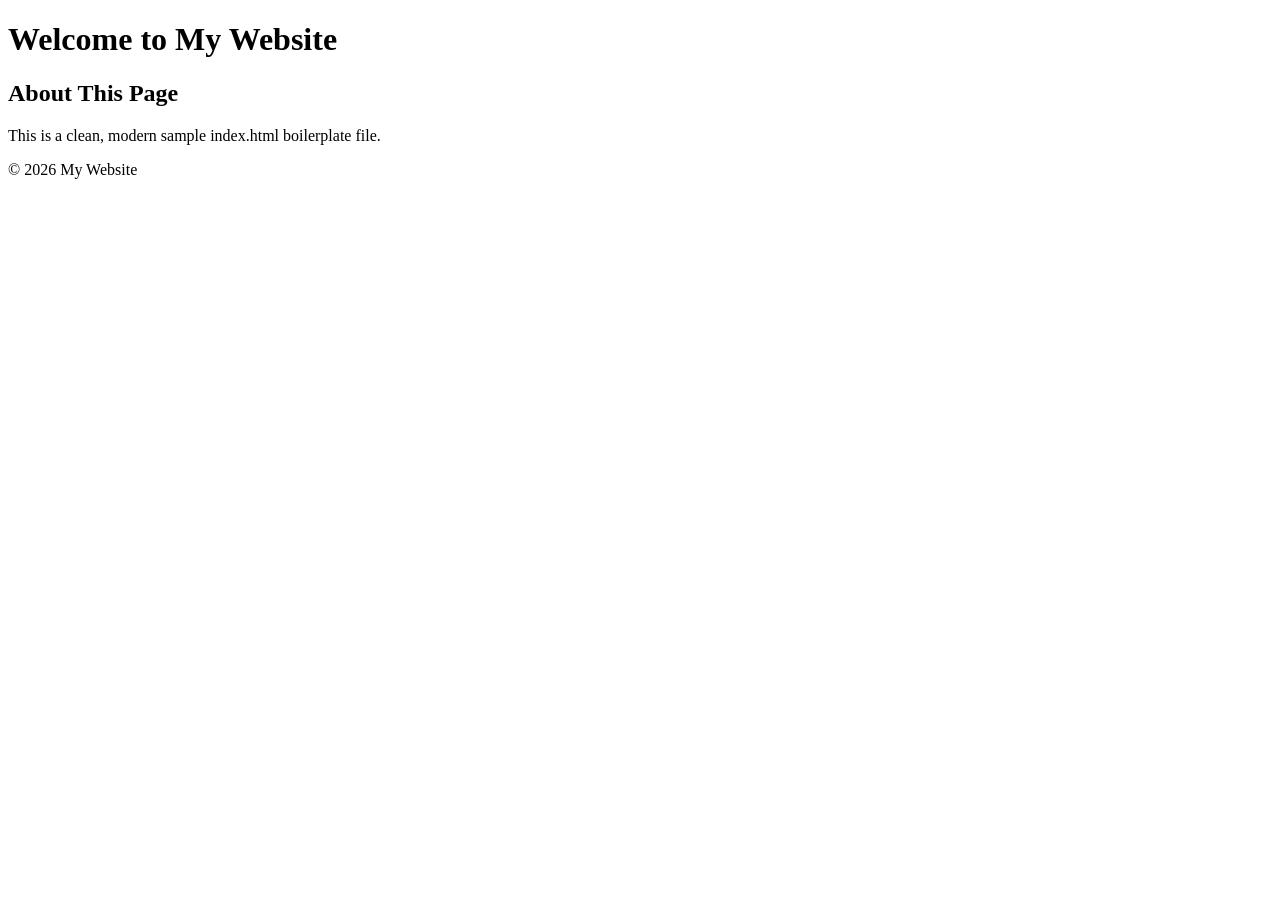
==== index.html @ f332b19b "Add files via upload" ====
<!DOCTYPE html>
<html lang="en">
<head>
    <meta charset="UTF-8">
    <meta name="viewport" content="width=device-width, initial-scale=1.0">
    <title>My First Webpage</title>
    <!-- Link your external CSS stylesheet here -->
    <link rel="stylesheet" href="style.css">
</head>
<body>

    <header>
        <h1>Welcome to My Website</h1>
    </header>

    <main>
        <section>
            <h2>About This Page</h2>
            <p>This is a clean, modern sample index.html boilerplate file.</p>
        </section>
    </main>

    <footer>
        <p>&copy; 2026 My Website</p>
    </footer>

    <!-- Link your external JavaScript file here -->
    <script src="script.js"></script>
</body>
</html>
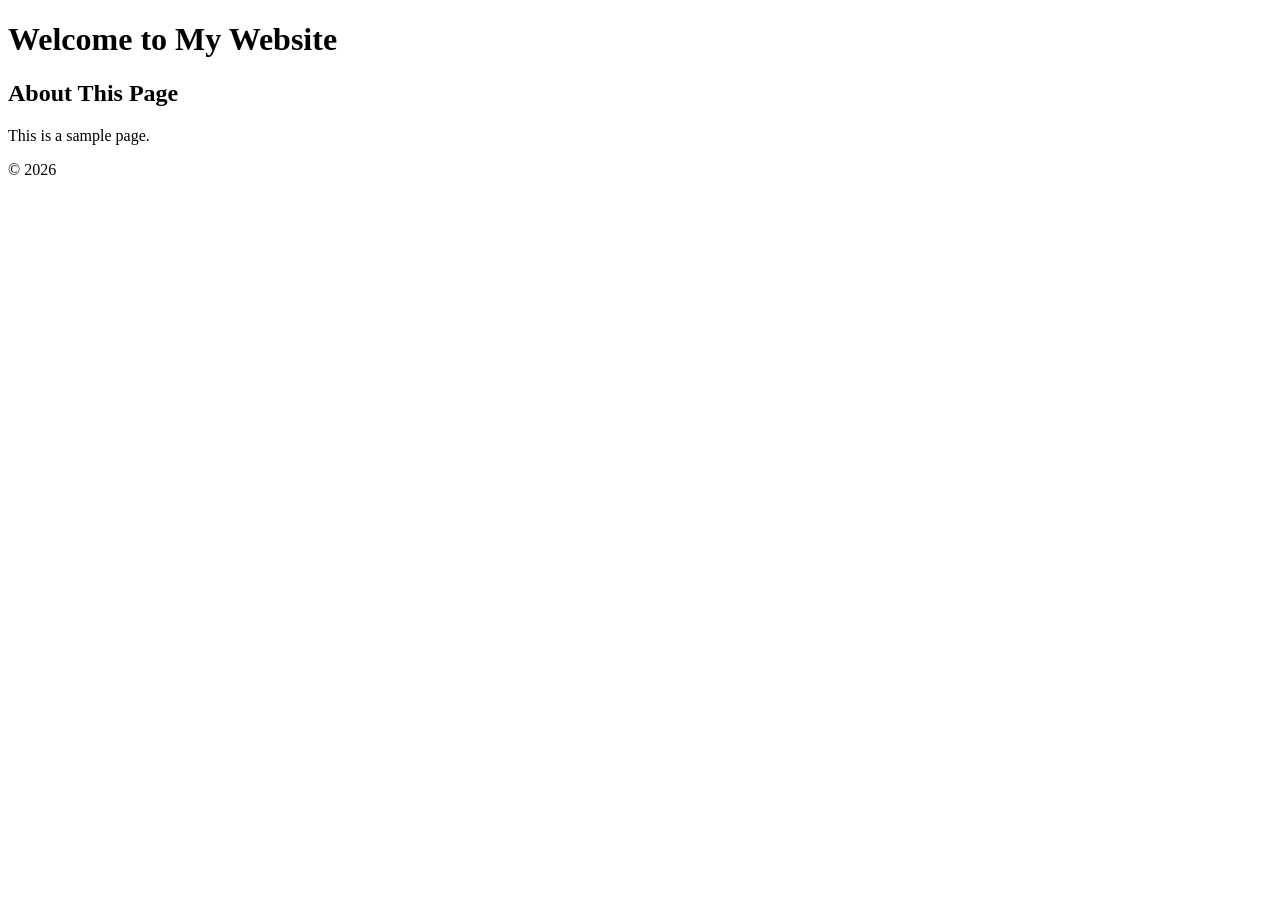
==== commit 1c6aa2a1: "Update index.html" ====
--- a/index.html
+++ b/index.html
@@ -3,8 +3,8 @@
 <head>
     <meta charset="UTF-8">
     <meta name="viewport" content="width=device-width, initial-scale=1.0">
-    <title>My First Webpage</title>
-    <!-- Link your external CSS stylesheet here -->
+    <title>My Webpage</title>
+    
     <link rel="stylesheet" href="style.css">
 </head>
 <body>
@@ -16,15 +16,15 @@
     <main>
         <section>
             <h2>About This Page</h2>
-            <p>This is a clean, modern sample index.html boilerplate file.</p>
+            <p>This is a sample page.</p>
         </section>
     </main>
 
     <footer>
-        <p>&copy; 2026 My Website</p>
+        <p>&copy; 2026 </p>
     </footer>
 
-    <!-- Link your external JavaScript file here -->
-    <script src="script.js"></script>
+
+
 </body>
 </html>
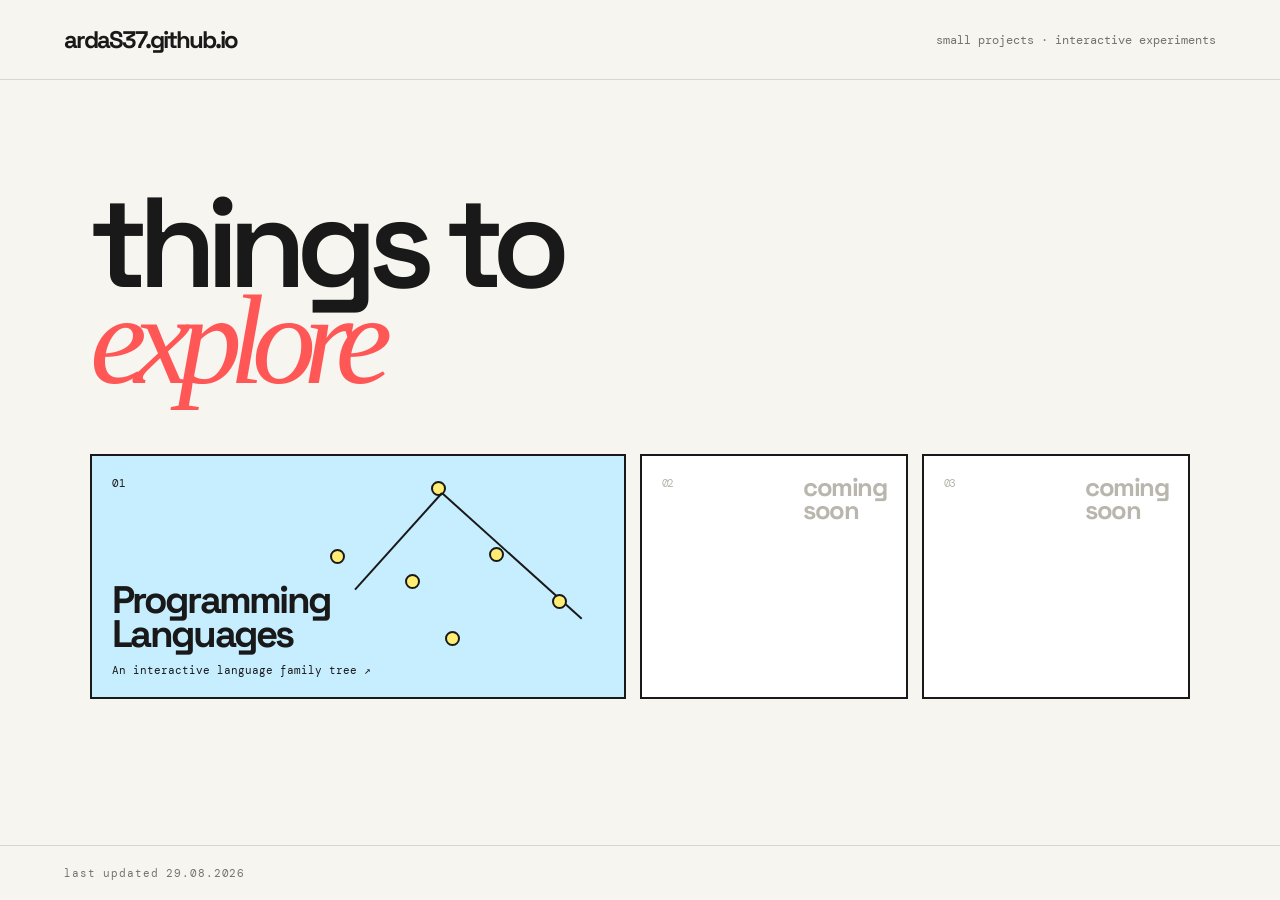
==== commit 7ef8f7b9: "Add files via upload" ====
--- a/index.html
+++ b/index.html
@@ -1,30 +1,32 @@
-<!DOCTYPE html>
-<html lang="en">
-<head>
-    <meta charset="UTF-8">
-    <meta name="viewport" content="width=device-width, initial-scale=1.0">
-    <title>My Webpage</title>
-    
-    <link rel="stylesheet" href="style.css">
-</head>
-<body>
-
-    <header>
-        <h1>Welcome to My Website</h1>
-    </header>
-
-    <main>
-        <section>
-            <h2>About This Page</h2>
-            <p>This is a sample page.</p>
-        </section>
-    </main>
-
-    <footer>
-        <p>&copy; 2026 </p>
-    </footer>
-
-
-
-</body>
-</html>
+<!doctype html>
+<html lang="tr">
+  <head>
+    <meta charset="UTF-8" />
+    <meta name="viewport" content="width=device-width, initial-scale=1.0" />
+    <title>ardaS37.github.io</title>
+    <meta name="description" content="Small projects and interactive experiments" />
+    <link rel="preconnect" href="https://fonts.googleapis.com" />
+    <link rel="preconnect" href="https://fonts.gstatic.com" crossorigin />
+    <link href="https://fonts.googleapis.com/css2?family=DM+Mono:wght@400;500&family=Space+Grotesk:wght@400;500;600;700&display=swap" rel="stylesheet" />
+    <link rel="stylesheet" href="styles.css" />
+  </head>
+  <body class="home-page">
+    <header class="home-header">
+      <a class="home-logo" href="index.html">ardaS37.github.io</a>
+      <span>small projects · interactive experiments</span>
+    </header>
+    <main class="home-main">
+      <h1>things to<br /><em>explore</em></h1>
+      <section class="experiment-grid" aria-label="Deneyler">
+        <a class="experiment language-card" href="family-tree.html">
+          <span class="card-number">01</span>
+          <span class="mini-tree" aria-hidden="true"><b></b><i></i><i></i><i></i><i></i><i></i></span>
+          <span class="experiment-text"><strong>Programming<br />Languages</strong><small>An interactive language family tree ↗</small></span>
+        </a>
+        <div class="experiment coming-soon"><span class="card-number">02</span><span>coming<br />soon</span></div>
+        <div class="experiment coming-soon"><span class="card-number">03</span><span>coming<br />soon</span></div>
+      </section>
+    </main>
+    <footer class="home-footer">last updated 29.08.2026</footer>
+  </body>
+</html>
--- a/styles.css
+++ b/styles.css
@@ -0,0 +1,38 @@
+:root { --ink:#e9e4d7; --muted:#aaa99e; --bg:#101512; --panel:#182019; --line:#536057; --lime:#c5ff55; --pink:#ff7f9d; --blue:#74baff; --orange:#ffb56b; }
+* { box-sizing:border-box; }
+body { margin:0; background:var(--bg); color:var(--ink); font-family:"Space Grotesk",sans-serif; }
+.home-page { min-height:100vh; background:#f7f5ef; color:#191919; display:flex; flex-direction:column; }
+.home-header { display:flex; justify-content:space-between; align-items:center; padding:24px clamp(22px,5vw,72px); font:12px "DM Mono",monospace; border-bottom:1px solid #d9d6cd; }.home-logo { color:#191919; font:700 24px "Space Grotesk",sans-serif; letter-spacing:-.08em; text-decoration:none; }.home-header span { color:#74726b; }
+.home-main { width:min(1100px,100% - 44px); margin:0 auto; flex:1; padding:clamp(50px,10vw,115px) 0 70px; }.home-main h1 { max-width:none; font-size:clamp(4.4rem,10vw,8.3rem); line-height:.75; color:#191919; }.home-main h1 em { color:#ff5656; }.experiment-grid { margin-top:66px; display:grid; grid-template-columns:2fr 1fr 1fr; gap:14px; }.experiment { min-height:245px; position:relative; padding:20px; text-decoration:none; border:2px solid #191919; overflow:hidden; transition:transform .18s ease,box-shadow .18s ease; }.language-card { display:flex; flex-direction:column; justify-content:space-between; color:#191919; background:#c7eeff; }.language-card:hover { transform:rotate(-1deg) translateY(-5px); box-shadow:7px 8px 0 #191919; }.card-number { font:11px "DM Mono",monospace; }.experiment-text { z-index:1; }.experiment-text strong { display:block; font-size:clamp(1.6rem,3vw,2.4rem); line-height:.87; letter-spacing:-.07em; }.experiment-text small { display:block; font:11px "DM Mono",monospace; margin-top:13px; }.coming-soon { display:flex; justify-content:space-between; background:#fff; color:#b9b6ad; font:700 clamp(1.2rem,2vw,1.7rem) "Space Grotesk",sans-serif; line-height:.9; letter-spacing:-.06em; }.mini-tree { position:absolute; inset:25px 20px 66px 42%; display:block; }.mini-tree b,.mini-tree i { position:absolute; width:15px; height:15px; border:2px solid #191919; border-radius:50%; background:#ffed74; }.mini-tree b { left:40%; top:0; }.mini-tree i:nth-of-type(1){left:5%;top:45%}.mini-tree i:nth-of-type(2){left:31%;top:62%}.mini-tree i:nth-of-type(3){left:60%;top:44%}.mini-tree i:nth-of-type(4){left:82%;top:75%}.mini-tree i:nth-of-type(5){left:45%;top:100%}.mini-tree::before,.mini-tree::after { content:""; position:absolute; background:#191919; height:2px; transform-origin:left; }.mini-tree::before { width:65%; top:11px; left:44%; transform:rotate(42deg); }.mini-tree::after { width:45%; top:11px; left:44%; transform:rotate(132deg); }.home-footer { padding:20px clamp(22px,5vw,72px); border-top:1px solid #d9d6cd; color:#74726b; font:11px "DM Mono",monospace; }
+.eyebrow,.hint,footer,.brand,.header-copy,#reset { font-family:"DM Mono",monospace; letter-spacing:.08em; }
+.eyebrow { color:var(--lime); font-size:.77rem; margin:0 0 24px; }
+h1 { margin:0; max-width:850px; font-size:clamp(4.2rem,12vw,10rem); letter-spacing:-.085em; line-height:.78; font-weight:600; }
+h1 em { color:var(--lime); font-family:Georgia,serif; font-weight:400; letter-spacing:-.1em; }
+.intro { max-width:430px; color:var(--muted); font-size:clamp(1rem,2vw,1.25rem); line-height:1.55; margin:38px 0 28px; }
+.launch-button { display:flex; justify-content:space-between; align-items:center; width:min(360px,100%); padding:18px 20px; text-decoration:none; color:#111; font:500 .9rem "DM Mono",monospace; background:var(--lime); transition:transform .2s,box-shadow .2s; }
+.launch-button:hover { transform:translate(5px,-5px); box-shadow:-6px 6px 0 var(--pink); }
+.hint { color:var(--muted); font-size:.7rem; margin:20px 0 0; }
+.tree-page { overflow:hidden; height:100vh; }
+.tree-header { position:fixed; z-index:2; top:0; left:0; right:0; min-height:74px; display:flex; align-items:center; gap:28px; padding:15px 22px; border-bottom:1px solid #2c362e; background:rgba(16,21,18,.9); backdrop-filter:blur(12px); }
+.search-box input { width:180px; padding:9px 10px; color:var(--ink); background:#182019; border:1px solid #566057; outline:none; font:11px "DM Mono",monospace; }.search-box input:focus { border-color:var(--lime); }.search-box input::placeholder { color:#899087; }.sr-only { position:absolute; width:1px; height:1px; padding:0; margin:-1px; overflow:hidden; clip:rect(0,0,0,0); white-space:nowrap; border:0; }
+.brand { color:var(--lime); font-size:.84rem; text-decoration:none; white-space:nowrap; font-weight:500; }
+.header-copy { display:flex; gap:16px; align-items:center; font-size:.68rem; color:var(--muted); } .header-copy strong { color:var(--ink); font-weight:500; } .header-copy span { border-left:1px solid #526056; padding-left:16px; }
+#reset { margin-left:auto; color:var(--ink); background:transparent; border:1px solid #566057; padding:9px 11px; font-size:.62rem; cursor:pointer; } #reset:hover { color:var(--lime); border-color:var(--lime); }
+#tree-wrap { position:relative; height:100%; } #tree { width:100%; height:100%; display:block; cursor:grab; } #tree:active { cursor:grabbing; }
+.tree-page.loading #tree { opacity:0; pointer-events:none; }.tree-page.loading #tree-wrap::after { content:'Building the language map…'; position:absolute; top:50%; left:50%; transform:translate(-50%,-50%); color:var(--lime); font:12px "DM Mono",monospace; letter-spacing:.08em; }
+.link { fill:none; stroke:var(--line); stroke-width:1.25px; }
+.foundation-link { stroke:#8e7aa9; stroke-width:1.5px; stroke-dasharray:4 4; opacity:.78; }
+.membership { fill:none; stroke:#4e7d45; stroke-width:1px; stroke-dasharray:3 5; opacity:.42; }
+.implementation { fill:none; stroke:#74baff; stroke-width:1.4px; stroke-dasharray:2 4; opacity:.72; }
+.influence { fill:none; stroke:var(--pink); stroke-width:1.5px; stroke-dasharray:7 4; opacity:.72; }
+.node { cursor:pointer; } .node circle { stroke:var(--bg); stroke-width:3px; transition:r .16s; } .node:hover circle { r:10; stroke:var(--ink); } .node text { fill:var(--ink); font:500 12px "DM Mono",monospace; paint-order:stroke; stroke:var(--bg); stroke-width:4px; stroke-linejoin:round; }.catalog-title { fill:var(--lime); font:500 14px "DM Mono",monospace; letter-spacing:.08em; } .node .label { pointer-events:none; } .catalog .node text { font-size:9px; fill:#c8c9c0; stroke-width:3px; } .catalog .node:hover text { fill:var(--lime); }
+.node.is-dim { opacity:.11; } .node.is-active { opacity:1; } .node.is-active circle { stroke:var(--lime); stroke-width:4px; filter:drop-shadow(0 0 7px rgba(197,255,85,.95)); } .node.is-active text { fill:#fff; } .link.is-muted,.membership.is-muted,.implementation.is-muted,.influence.is-muted { opacity:.06; } .link.is-active { stroke:#fff; stroke-width:2.3px; filter:drop-shadow(0 0 4px rgba(255,255,255,.85)); } .membership.is-active { stroke:var(--lime); opacity:.8; } .implementation.is-active { stroke:var(--blue); opacity:1; stroke-width:2.6px; filter:drop-shadow(0 0 4px rgba(116,186,255,.85)); } .influence.is-active { stroke:var(--pink); opacity:1; stroke-width:2.7px; filter:drop-shadow(0 0 4px rgba(255,127,157,.85)); }
+.foundation-link.is-active { stroke:#aa91ca; filter:drop-shadow(0 0 3px rgba(142,122,169,.65)); }
+.year { fill:#8b9289!important; font-size:10px!important; }
+.procedural { background:var(--orange); }.functional { background:var(--pink); }.object { background:var(--blue); }.web { background:var(--lime); }
+.foundational { background:#8e7aa9; }.procedural { background:var(--orange); }.functional { background:var(--pink); }.object { background:var(--blue); }.web { background:var(--lime); }.scripting { background:#e6c35c; }.markup { background:#58d5c9; }
+circle.foundational { fill:#8e7aa9; } circle.procedural { fill:var(--orange); } circle.functional { fill:var(--pink); } circle.object { fill:var(--blue); } circle.web { fill:var(--lime); } circle.scripting { fill:#e6c35c; } circle.markup { fill:#58d5c9; } .archive { background:#b6b7ad; } circle.archive { fill:#b6b7ad; }
+.legend { position:fixed; z-index:2; left:22px; bottom:18px; display:flex; flex-wrap:wrap; gap:7px 15px; color:#aeb5aa; font:10px "DM Mono",monospace; } .legend span{display:flex;align-items:center;gap:5px}.dot{width:7px;height:7px;border-radius:50%;display:inline-block}
+.solid { width:14px; height:0; border-top:2px solid var(--line); display:inline-block; }.foundation-line { width:14px; height:0; border-top:2px dashed #8e7aa9; display:inline-block; }.dash { width:14px; height:0; border-top:1px dashed var(--lime); display:inline-block; }.impl-dot { width:14px; height:0; border-top:2px dotted var(--blue); display:inline-block; }.influence-dot { width:14px; height:0; border-top:2px dashed var(--pink); display:inline-block; }
+.controls { position:fixed; z-index:2; right:22px; bottom:18px; display:flex; flex-direction:column; }.controls button { height:34px;width:34px;color:var(--ink);background:var(--panel);border:1px solid #566057;font-size:20px;cursor:pointer; }.controls button+button{border-top:0}.controls button:hover{color:var(--lime)}
+@media (max-width:650px) { .home-header span { display:none; }.experiment-grid { grid-template-columns:1fr; margin-top:46px; }.experiment { min-height:190px; }.coming-soon { min-height:92px; }.mini-tree { inset:23px 15px 55px 45%; }.tree-header { gap:10px; }.header-copy span { display:none; }.header-copy { font-size:.58rem; }.search-box input { width:95px; } #reset { padding:8px; font-size:0; } #reset::after { content:'↺'; font-size:1rem; } .legend { right:65px; font-size:8px; } }
